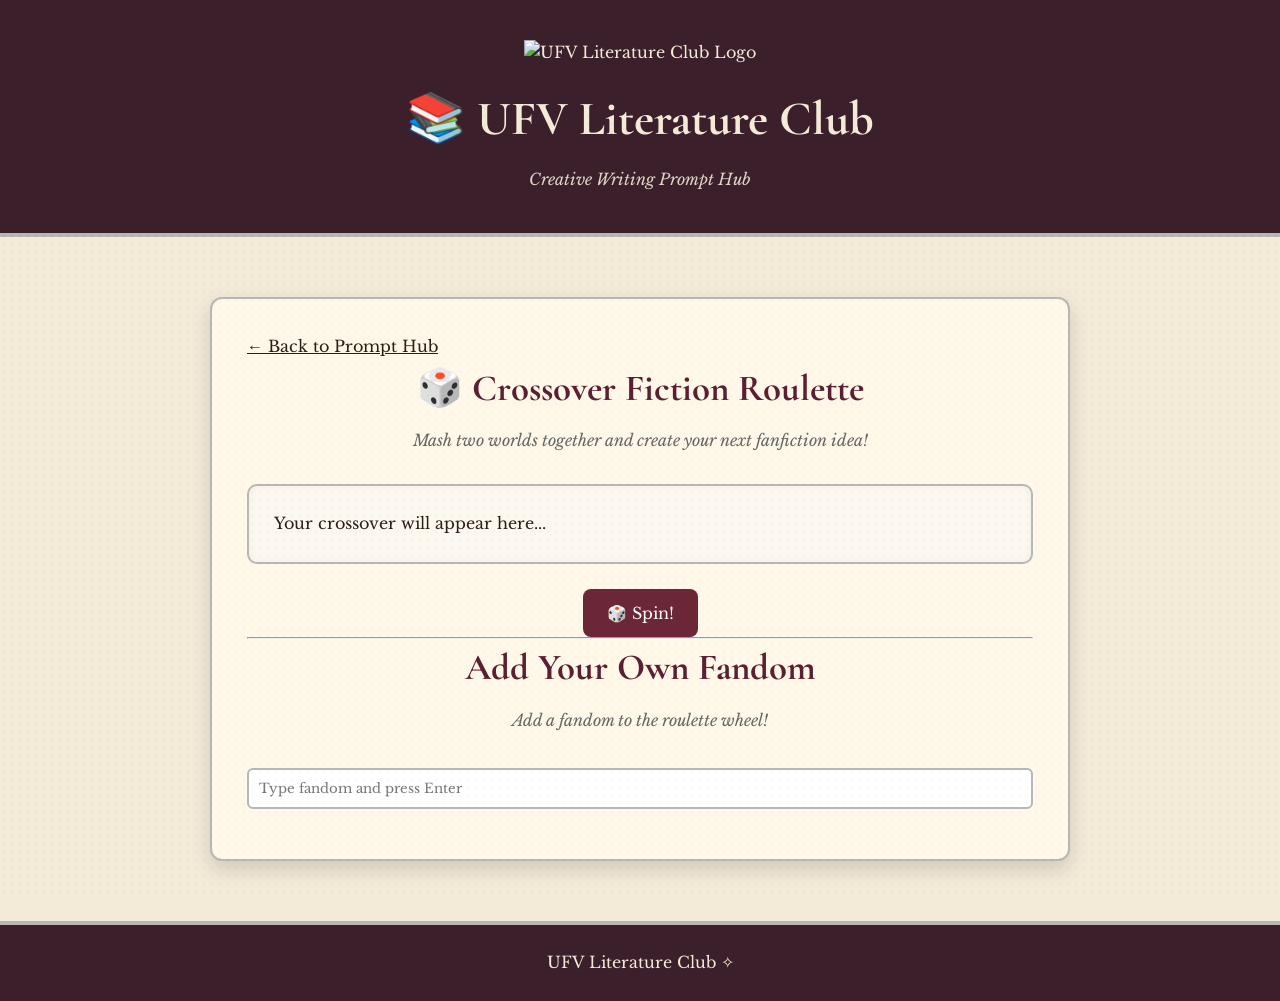
==== crossover-fiction.html @ 0d53f69d "Create crossover-fiction.html for fanfiction prompts" ====
<!DOCTYPE html>
<html lang="en">

<head>

<meta charset="UTF-8">
<meta name="viewport" content="width=device-width, initial-scale=1.0">

<title>Crossover Fiction Roulette | UFV Literature Club</title>

<link rel="stylesheet" href="style.css">

</head>


<body>


<header class="site-header">

    <img
        src="https://cdn.discordapp.com/attachments/1294886341963677728/1524570040631034037/Untitled53_20260708171657.png?ex=6a5039fe&is=6a4ee87e&hm=3ece5e698c0c7fd5303b6766d2f9d08f1aee693be7d96fcb47470c257fa76b8d&"
        alt="UFV Literature Club Logo"
        class="club-logo"
    >

    <h1>📚 UFV Literature Club</h1>

    <p>Creative Writing Prompt Hub</p>

</header>



<main class="generator-page">


<div class="paper-card">


    <a class="back-button" href="index.html">
        ← Back to Prompt Hub
    </a>


    <h2 class="generator-title">
        🎲 Crossover Fiction Roulette
    </h2>


    <p class="subtitle">
        Mash two worlds together and create your next fanfiction idea!
    </p>



    <div class="results" id="result">

        Your crossover will appear here...

    </div>



    <button onclick="generate()">
        🎲 Spin!
    </button>



    <hr>



    <h3 class="generator-title">
        Add Your Own Fandom
    </h3>


    <p class="subtitle">
        Add a fandom to the roulette wheel!
    </p>



    <input 
        type="text"
        id="newFandom"
        placeholder="Type fandom and press Enter"
        onkeypress="addFandom(event)"
    >



</div>


</main>



<footer>

    UFV Literature Club ✧

</footer>



<script>


let fandoms = [

"Harry Potter",
"Percy Jackson / Heroes of Olympus",
"The Hunger Games",
"Twilight",
"The Lord of the Rings",
"The Hobbit",
"Shadow and Bone",
"Six of Crows",
"His Dark Materials",
"Divergent",
"The Maze Runner",
"A Court of Thorns and Roses",
"Game of Thrones / A Song of Ice and Fire",
"Eragon / Inheritance Cycle",
"The Chronicles of Narnia",
"Naruto",
"One Piece",
"Attack on Titan",
"My Hero Academia",
"Demon Slayer",
"Fullmetal Alchemist",
"Steven Universe",
"Adventure Time",
"Gravity Falls",
"The Legend of Korra",
"Pokémon Anime",
"Sailor Moon",
"One Punch Man",
"Dragon Ball Z",
"Star Wars",
"Star Trek",
"Stranger Things",
"Doctor Who",
"MCU / Marvel Cinematic Universe",
"DCEU / DC Extended Universe",
"The Office (US)",
"Friends",
"Gossip Girl",
"Riverdale",
"The Witcher (Netflix)",
"Avatar: The Last Airbender",
"Bridgerton",
"Fortnite",
"Animal Crossing",
"The Sims",
"Zelda",
"Pokémon Games",
"League of Legends",
"Hollow Knight",
"Undertale / Deltarune",
"Roblox",
"Among Us",
"Super Smash Bros",
"Stardew Valley",
"Shrek",
"Disney Princesses",
"Sonic the Hedgehog",
"Creepypasta / Slenderman",
"FNaF (Five Nights at Freddy’s)",
"SpongeBob",
"Rick and Morty",
"JoJo’s Bizarre Adventure",
"Death Note",
"Black Clover",
"Spy x Family",
"Chainsaw Man",
"Bluey",
"Amphibia",
"Invader Zim",
"Regular Show",
"Teen Titans",
"Young Justice",
"Powerpuff Girls",
"Kim Possible",
"Looney Tunes",
"Tom & Jerry",
"Over the Garden Wall",
"Persona 5",
"Fire Emblem",
"Final Fantasy",
"Kingdom Hearts",
"Splatoon",
"Metroid",
"Super Mario",
"Donkey Kong",
"Kirby",
"Pac-Man",
"Plants vs Zombies",
"Baldi’s Basics",
"Bendy and the Ink Machine",
"Genshin Impact",
"Pokémon Mystery Dungeon",
"Undertale AU",
"Overwatch Heroes AU",
"Super Smash Bros AU",
"Mario Kart",
"Luigi’s Mansion",
"Fall Guys",
"Brawlhalla",
"Transformers",
"Digimon",
"Bakugan",
"Ben 10",
"Power Rangers",
"Voltron",
"Teenage Mutant Ninja Turtles",
"Cyberpunk 2077"

];



function generate(){

    if(fandoms.length < 2){

        document.getElementById("result").textContent =
        "Add more fandoms first!";

        return;

    }


    let f1 =
    fandoms[Math.floor(Math.random() * fandoms.length)];


    let f2 =
    fandoms[Math.floor(Math.random() * fandoms.length)];



    while(f1 === f2){

        f2 =
        fandoms[Math.floor(Math.random() * fandoms.length)];

    }



    document.getElementById("result").textContent =
    f1 + " × " + f2;

}




function addFandom(event){

    if(event.key === "Enter"){


        let input =
        document.getElementById("newFandom").value.trim();



        if(input && !fandoms.includes(input)){


            fandoms.push(input);


            document.getElementById("newFandom").value = "";


            alert(input + " added!");

        }


        else if(fandoms.includes(input)){


            alert("That fandom is already in the list!");

        }

    }

}


</script>


</body>

</html>
---- style.css ----
@import url('https://fonts.googleapis.com/css2?family=Cormorant+Garamond:wght@400;600;700&family=Libre+Baskerville:wght@400;700&display=swap');

/* ==========================
   RESET
========================== */

* {
    margin: 0;
    padding: 0;
    box-sizing: border-box;
}

/* ==========================
   BODY
========================== */

body {
    background: #f4ead8;
    color: #2b1d17;
    font-family: "Libre Baskerville", serif;
    min-height: 100vh;
    line-height: 1.6;
}

/* subtle paper texture */

body::before {
    content: "";
    position: fixed;
    inset: 0;
    background:
        radial-gradient(rgba(70,45,30,.08) 1px, transparent 1px);
    background-size: 8px 8px;
    opacity: .35;
    pointer-events: none;
}

/* ==========================
   HEADER
========================== */

.site-header {

    background: #3b1f2b;

    color: #f4ead8;

    text-align: center;

    padding: 40px 20px;

    border-bottom: 4px solid #b7b7b7;

}

.club-logo {

    width: 120px;

    margin-bottom: 15px;

}

.site-header h1 {

    font-family: "Cormorant Garamond", serif;

    font-size: 3rem;

    margin-bottom: 10px;

}

.site-header p {

    font-style: italic;

    opacity: .9;

}

/* ==========================
   LIBRARY TABS
========================== */

.library-tabs {

    display: flex;

    justify-content: center;

    flex-wrap: wrap;

    gap: 12px;

    padding: 20px;

}

.library-tab {

    display: inline-block;

    text-decoration: none;

    color: #f8f0df !important;

    background: #6b2638;

    padding: 14px 22px;

    border-radius: 12px 12px 0 0;

    border: 2px solid #b7b7b7;

    border-bottom: none;

    font-family: "Cormorant Garamond", serif;

    font-size: 1.2rem;

    font-weight: bold;

    transition: .25s;

}

.library-tab:hover {

    background: #8c4054;

    transform: translateY(-4px);

}

.library-tab.active {

    background: #fff8e8;

    color: #5a1f33 !important;

}

/* ==========================
   MAIN PAGE
========================== */

.generator-page {

    max-width: 900px;

    margin: 40px auto;

    padding: 20px;

}

.paper-card {

    background: #fff8e8;

    border: 2px solid #b7b7b7;

    border-radius: 12px;

    padding: 35px;

    box-shadow: 0 8px 20px rgba(0,0,0,.15);

}

/* ==========================
   GENERATOR TITLES
========================== */

.generator-title {

    text-align: center;

    color: #5a1f33;

    font-family: "Cormorant Garamond", serif;

    font-size: 2.3rem;

    margin-bottom: 10px;

}

.subtitle {

    text-align: center;

    color: #666;

    font-style: italic;

    margin-bottom: 30px;

}

/* ==========================
   RESULTS BOX
========================== */

.results,
.prompt-result {

    background: #fcf8ef;

    border: 2px solid #b7b7b7;

    border-radius: 10px;

    padding: 25px;

    margin: 25px 0;

    box-shadow: inset 0 0 8px rgba(0,0,0,.05);

}

.results p,
.prompt-result p {

    margin: 12px 0;

    font-size: 1.1rem;

}

.results strong,
.prompt-result strong {

    color: #6b2638;

}

/* ==========================
   BUTTONS
========================== */

button {

    display: block;

    margin: 25px auto 0;

    background: #6b2638;

    color: white;

    border: none;

    border-radius: 8px;

    padding: 14px 24px;

    font-family: inherit;

    font-size: 1rem;

    cursor: pointer;

    transition: .25s;

}

button:hover {

    background: #8c4054;

    transform: translateY(-2px);

}

/* ==========================
   INPUTS
========================== */

input,
select,
textarea {

    width: 100%;

    padding: 10px;

    margin-top: 5px;
    margin-bottom: 15px;

    border: 2px solid #b7b7b7;

    border-radius: 6px;

    font-family: inherit;

    background: white;

}

input:focus,
select:focus,
textarea:focus {

    outline: none;

    border-color: #6b2638;

}

/* ==========================
   LINKS
========================== */

a {

    color: inherit;

}

/* ==========================
   FOOTER
========================== */

footer {

    text-align: center;

    margin-top: 40px;

    padding: 25px;

    background: #3b1f2b;

    color: #f4ead8;

    border-top: 4px solid #b7b7b7;

}

/* ==========================
   MOBILE
========================== */

@media (max-width: 700px) {

    .site-header h1 {

        font-size: 2.2rem;

    }

    .paper-card {

        padding: 25px;

    }

    .library-tab {

        width: 100%;

        text-align: center;

        border-radius: 8px;

        border-bottom: 2px solid #b7b7b7;

    }

}
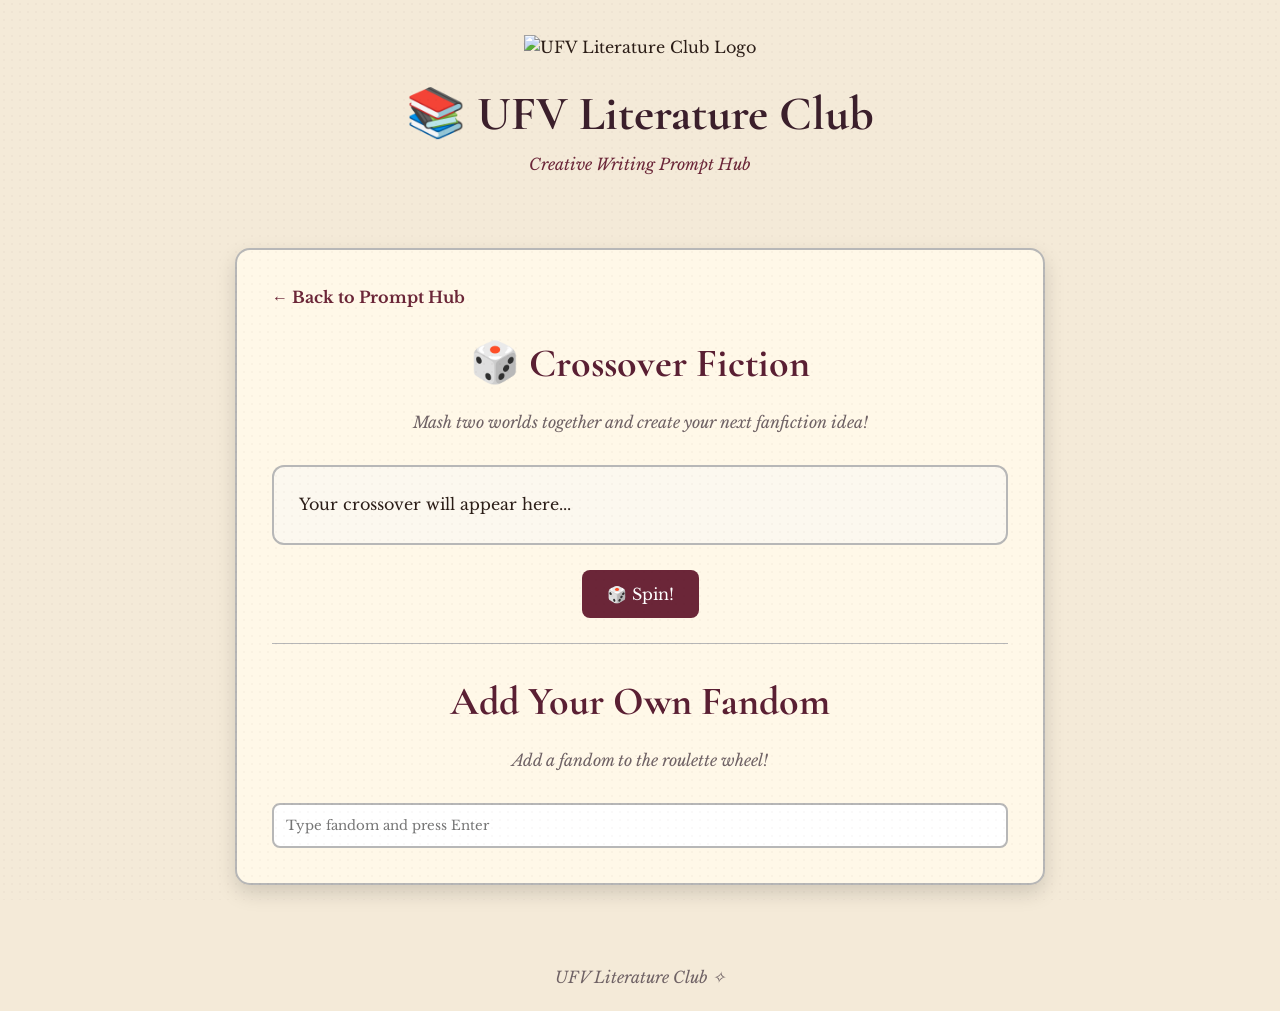
==== commit 9fa3ee4e: "Update title from 'Crossover Fiction Roulette' to 'Crossover Fiction'" ====
--- a/crossover-fiction.html
+++ b/crossover-fiction.html
@@ -44,7 +44,7 @@
 
 
     <h2 class="generator-title">
-        🎲 Crossover Fiction Roulette
+        🎲 Crossover Fiction
     </h2>
 
 
--- a/style.css
+++ b/style.css
@@ -1,4 +1,5 @@
 @import url('https://fonts.googleapis.com/css2?family=Cormorant+Garamond:wght@400;600;700&family=Libre+Baskerville:wght@400;700&display=swap');
+
 
 /* ==========================
    RESET
@@ -10,78 +11,97 @@
     box-sizing: border-box;
 }
 
+
 /* ==========================
    BODY
 ========================== */
 
 body {
+
     background: #f4ead8;
+
     color: #2b1d17;
+
     font-family: "Libre Baskerville", serif;
+
     min-height: 100vh;
+
     line-height: 1.6;
-}
-
-/* subtle paper texture */
+
+}
+
+
+/* Paper texture */
 
 body::before {
+
     content: "";
+
     position: fixed;
+
     inset: 0;
+
     background:
-        radial-gradient(rgba(70,45,30,.08) 1px, transparent 1px);
+    radial-gradient(rgba(70,45,30,.08) 1px, transparent 1px);
+
     background-size: 8px 8px;
+
     opacity: .35;
+
     pointer-events: none;
-}
+
+}
+
+
 
 /* ==========================
    HEADER
 ========================== */
 
+
 .site-header {
 
-    background: #3b1f2b;
-
-    color: #f4ead8;
-
     text-align: center;
 
-    padding: 40px 20px;
-
-    border-bottom: 4px solid #b7b7b7;
-
-}
+    padding: 35px 20px 20px;
+
+}
+
 
 .club-logo {
 
-    width: 120px;
+    width: 130px;
 
     margin-bottom: 15px;
 
 }
 
+
 .site-header h1 {
 
     font-family: "Cormorant Garamond", serif;
 
     font-size: 3rem;
 
-    margin-bottom: 10px;
-
-}
+    color: #3b1f2b;
+
+}
+
 
 .site-header p {
 
+    color: #6b2638;
+
     font-style: italic;
 
-    opacity: .9;
-
-}
-
-/* ==========================
-   LIBRARY TABS
-========================== */
+}
+
+
+
+/* ==========================
+   NAVIGATION TABS
+========================== */
+
 
 .library-tabs {
 
@@ -93,115 +113,180 @@
 
     gap: 12px;
 
+    max-width: 900px;
+
+    margin: 0 auto 30px;
+
+    padding: 10px;
+
+}
+
+
+
+.library-tab {
+
+    display: inline-block;
+
+    background: #6b2638;
+
+    color: #fff8e8 !important;
+
+    text-decoration: none;
+
+    padding: 12px 22px;
+
+    border-radius: 12px;
+
+    border: 2px solid #b7b7b7;
+
+    font-family: "Cormorant Garamond", serif;
+
+    font-size: 1.2rem;
+
+    font-weight: bold;
+
+    transition: .25s;
+
+}
+
+
+
+.library-tab:hover {
+
+    background: #8c4054;
+
+    transform: translateY(-3px);
+
+}
+
+
+
+.library-tab.active {
+
+    background: #fff8e8;
+
+    color: #6b2638 !important;
+
+}
+
+
+
+/* ==========================
+   MAIN PAGE CONTAINERS
+========================== */
+
+
+.generator-page,
+.hub-page {
+
+    max-width: 850px;
+
+    margin: 30px auto;
+
     padding: 20px;
 
 }
 
-.library-tab {
-
-    display: inline-block;
-
-    text-decoration: none;
-
-    color: #f8f0df !important;
-
-    background: #6b2638;
-
-    padding: 14px 22px;
-
-    border-radius: 12px 12px 0 0;
+
+
+.paper-card,
+.hub-card {
+
+    background: #fff8e8;
 
     border: 2px solid #b7b7b7;
 
-    border-bottom: none;
+    border-radius: 15px;
+
+    padding: 35px;
+
+    box-shadow:
+    0 8px 20px rgba(0,0,0,.15);
+
+}
+
+
+
+/* ==========================
+   HOMEPAGE
+========================== */
+
+
+.hub-card {
+
+    text-align: center;
+
+}
+
+
+
+.hub-card h2 {
 
     font-family: "Cormorant Garamond", serif;
 
-    font-size: 1.2rem;
-
-    font-weight: bold;
-
-    transition: .25s;
-
-}
-
-.library-tab:hover {
-
-    background: #8c4054;
-
-    transform: translateY(-4px);
-
-}
-
-.library-tab.active {
-
-    background: #fff8e8;
-
-    color: #5a1f33 !important;
-
-}
-
-/* ==========================
-   MAIN PAGE
-========================== */
-
-.generator-page {
-
-    max-width: 900px;
-
-    margin: 40px auto;
-
-    padding: 20px;
-
-}
-
-.paper-card {
-
-    background: #fff8e8;
-
-    border: 2px solid #b7b7b7;
-
-    border-radius: 12px;
-
-    padding: 35px;
-
-    box-shadow: 0 8px 20px rgba(0,0,0,.15);
-
-}
-
-/* ==========================
-   GENERATOR TITLES
-========================== */
+    font-size: 2.5rem;
+
+    color: #5a1f33;
+
+    margin-bottom: 15px;
+
+}
+
+
+
+.generator-buttons {
+
+    display: flex;
+
+    justify-content: center;
+
+    flex-wrap: wrap;
+
+    gap: 15px;
+
+    margin-top: 30px;
+
+}
+
+
+
+/* ==========================
+   TITLES
+========================== */
+
 
 .generator-title {
 
     text-align: center;
 
+    font-family: "Cormorant Garamond", serif;
+
+    font-size: 2.5rem;
+
     color: #5a1f33;
 
-    font-family: "Cormorant Garamond", serif;
-
-    font-size: 2.3rem;
-
-    margin-bottom: 10px;
-
-}
+}
+
+
 
 .subtitle {
 
     text-align: center;
 
-    color: #666;
+    color: #6f6265;
 
     font-style: italic;
 
-    margin-bottom: 30px;
-
-}
-
-/* ==========================
-   RESULTS BOX
-========================== */
+    margin: 15px 0 30px;
+
+}
+
+
+
+/* ==========================
+   RESULTS / PROMPT BOXES
+========================== */
+
 
 .results,
 .prompt-result {
@@ -210,24 +295,24 @@
 
     border: 2px solid #b7b7b7;
 
-    border-radius: 10px;
+    border-radius: 12px;
 
     padding: 25px;
 
     margin: 25px 0;
 
-    box-shadow: inset 0 0 8px rgba(0,0,0,.05);
-
-}
+}
+
+
 
 .results p,
 .prompt-result p {
 
     margin: 12px 0;
 
-    font-size: 1.1rem;
-
-}
+}
+
+
 
 .results strong,
 .prompt-result strong {
@@ -236,15 +321,18 @@
 
 }
 
+
+
 /* ==========================
    BUTTONS
 ========================== */
 
+
 button {
 
     display: block;
 
-    margin: 25px auto 0;
+    margin: 20px auto;
 
     background: #6b2638;
 
@@ -254,7 +342,7 @@
 
     border-radius: 8px;
 
-    padding: 14px 24px;
+    padding: 14px 25px;
 
     font-family: inherit;
 
@@ -266,6 +354,8 @@
 
 }
 
+
+
 button:hover {
 
     background: #8c4054;
@@ -274,99 +364,171 @@
 
 }
 
+
+
 /* ==========================
    INPUTS
 ========================== */
 
+
 input,
-select,
-textarea {
+textarea,
+select {
 
     width: 100%;
 
-    padding: 10px;
-
-    margin-top: 5px;
-    margin-bottom: 15px;
+    padding: 12px;
+
+    border-radius: 8px;
 
     border: 2px solid #b7b7b7;
 
-    border-radius: 6px;
-
     font-family: inherit;
 
     background: white;
 
 }
 
-input:focus,
-select:focus,
-textarea:focus {
-
-    outline: none;
-
-    border-color: #6b2638;
-
-}
-
-/* ==========================
-   LINKS
-========================== */
-
-a {
-
-    color: inherit;
-
-}
+
+
+/* ==========================
+   CATEGORY GRID
+========================== */
+
+
+.categories {
+
+    display: grid;
+
+    grid-template-columns:
+    repeat(auto-fit, minmax(220px, 1fr));
+
+    gap: 12px;
+
+}
+
+
+
+.category {
+
+    background: #fcf8ef;
+
+    border-left: 4px solid #6b2638;
+
+    padding: 12px;
+
+    border-radius: 8px;
+
+}
+
+
+
+/* ==========================
+   EXTRA ELEMENTS
+========================== */
+
+
+.button-group {
+
+    display: flex;
+
+    justify-content: center;
+
+    gap: 12px;
+
+    flex-wrap: wrap;
+
+}
+
+
+
+hr {
+
+    border: none;
+
+    border-top: 1px solid #b7b7b7;
+
+    margin: 25px 0;
+
+}
+
+
+
+.back-button {
+
+    display: inline-block;
+
+    text-decoration: none;
+
+    color: #6b2638;
+
+    font-weight: bold;
+
+    margin-bottom: 20px;
+
+}
+
+
+
+.back-button:hover {
+
+    color: #8c4054;
+
+}
+
+
 
 /* ==========================
    FOOTER
 ========================== */
 
+
 footer {
 
     text-align: center;
 
     margin-top: 40px;
 
+    padding: 20px;
+
+    color: #6f6265;
+
+    font-style: italic;
+
+}
+
+
+
+/* ==========================
+   MOBILE
+========================== */
+
+
+@media(max-width:700px){
+
+
+.site-header h1 {
+
+    font-size: 2.2rem;
+
+}
+
+
+.paper-card,
+.hub-card {
+
     padding: 25px;
 
-    background: #3b1f2b;
-
-    color: #f4ead8;
-
-    border-top: 4px solid #b7b7b7;
-
-}
-
-/* ==========================
-   MOBILE
-========================== */
-
-@media (max-width: 700px) {
-
-    .site-header h1 {
-
-        font-size: 2.2rem;
-
-    }
-
-    .paper-card {
-
-        padding: 25px;
-
-    }
-
-    .library-tab {
-
-        width: 100%;
-
-        text-align: center;
-
-        border-radius: 8px;
-
-        border-bottom: 2px solid #b7b7b7;
-
-    }
-
-}
+}
+
+
+.library-tab {
+
+    width: 100%;
+
+    text-align: center;
+
+}
+
+
+}
